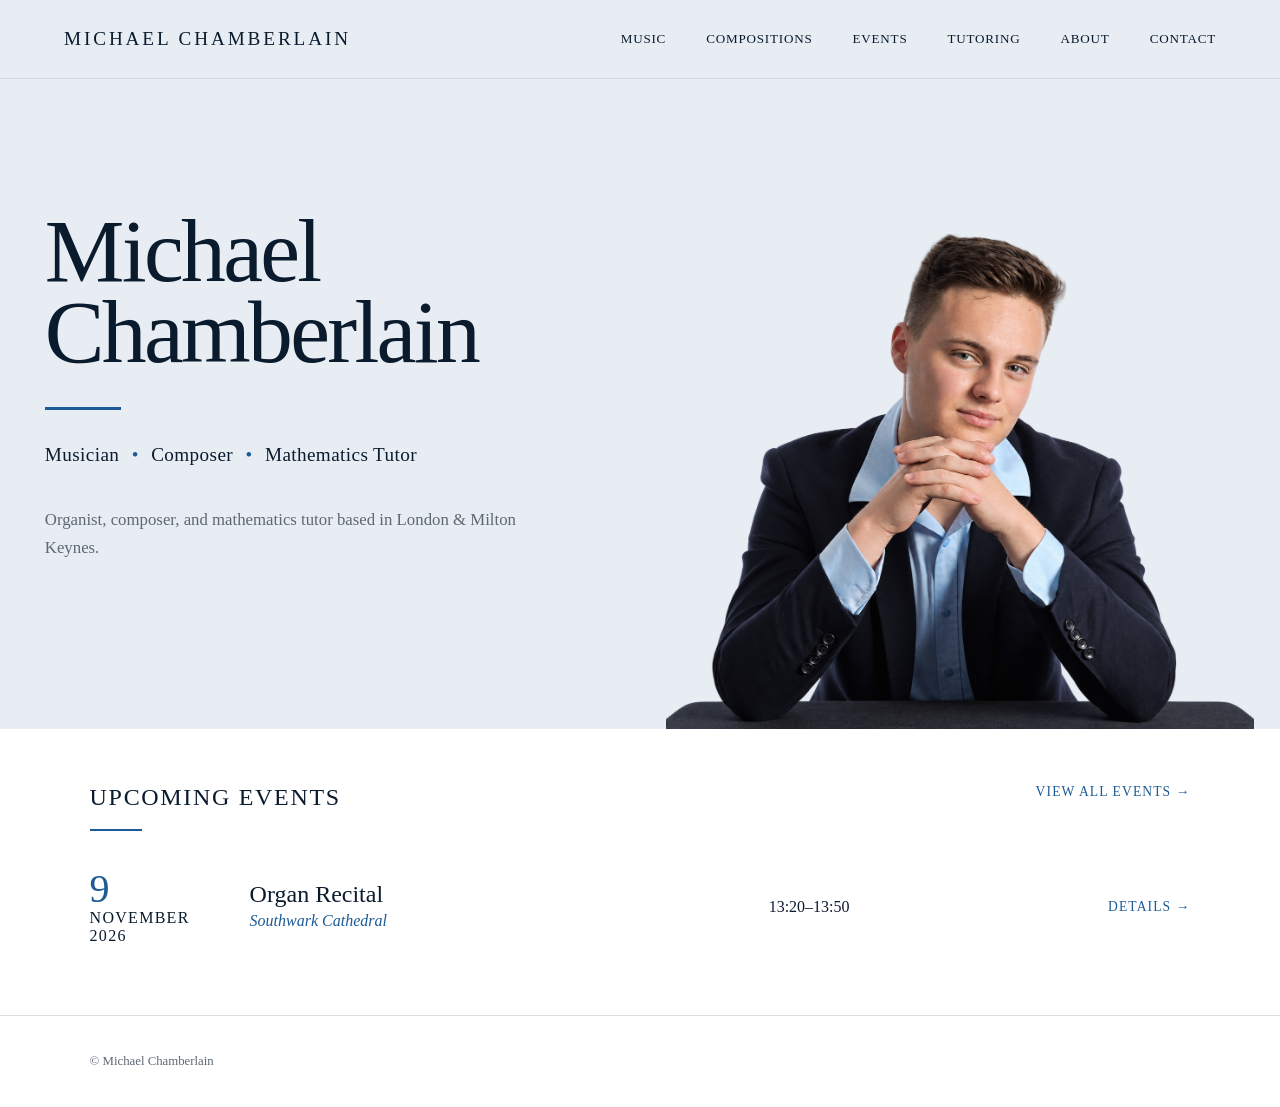
==== index.html @ 6a1adea9 "Initial website" ====
<!DOCTYPE html>
<html lang="en">
<head>
    <meta charset="UTF-8">
    <meta name="viewport" content="width=device-width, initial-scale=1.0">
    <title>Michael Chamberlain</title>
    <link rel="stylesheet" href="style.css">
</head>

<body>

    <header class="site-header">
        <a class="site-name" href="index.html">Michael Chamberlain</a>

        <nav>
            <a href="music.html">Music</a>
            <a href="compositions.html">Compositions</a>
            <a href="events.html">Events</a>
            <a href="tutoring.html">Tutoring</a>
            <a href="about.html">About</a>
            <a href="contact.html">Contact</a>
        </nav>
    </header>

    <main>

        <section class="hero">
            <div class="hero-text">
                <h1>Michael<br>Chamberlain</h1>

                <div class="accent-line"></div>

                <p class="roles">
                    Musician <span>•</span>
                    Composer <span>•</span>
                    Mathematics Tutor
                </p>

                <p class="intro">
                    Organist, composer, and mathematics tutor based in
                    London &amp; Milton Keynes.
                </p>
            </div>

            <div class="hero-image">
                <img src="images/michael-chamberlain.png"
                     alt="Michael Chamberlain">
            </div>
        </section>

        <section class="events-preview">

            <div class="events-heading">
                <div>
                    <h2>Upcoming Events</h2>
                    <div class="small-line"></div>
                </div>

                <a href="events.html">View all events →</a>
            </div>

            <article class="event">
                <div class="event-date">
                    <span class="day">9</span>
                    <span>November</span>
                    <span>2026</span>
                </div>

                <div class="event-title">
                    <h3>Organ Recital</h3>
                    <p>Southwark Cathedral</p>
                </div>

                <div class="event-details">
                    <p>13:20–13:50</p>
                </div>

                <a class="event-link"
                   href="https://www.organrecitals.uk/event/southwark-cathedral-9-nov-2026"
                   target="_blank"
                   rel="noopener noreferrer">Details →</a>
            </article>

        </section>

    </main>

    <footer>
        <p>© Michael Chamberlain</p>
    </footer>

</body>
</html>
---- style.css ----
:root {
    --background: #e7edf3;
    --text: #0b1b2e;
    --accent: #1d5b96;
    --white: #ffffff;
    --muted: #5d6874;
}

* {
    box-sizing: border-box;
}

html {
    scroll-behavior: smooth;
}

body {
    margin: 0;
    font-family: Georgia, "Times New Roman", serif;
    background: var(--background);
    color: var(--text);
}

img {
    max-width: 100%;
}


/* =================================
   HEADER
   ================================= */

.site-header {
    display: flex;
    justify-content: space-between;
    align-items: center;
    padding: 28px 5%;
    border-bottom: 1px solid rgba(0, 0, 0, 0.08);
}

.site-name {
    color: var(--text);
    text-decoration: none;
    text-transform: uppercase;
    letter-spacing: 0.15em;
    font-size: 1.2rem;
}

nav {
    display: flex;
    gap: 2.5rem;
}

nav a {
    color: var(--text);
    text-decoration: none;
    text-transform: uppercase;
    letter-spacing: 0.06em;
    font-size: 0.82rem;
}

nav a:hover,
nav a.active {
    color: var(--accent);
}

nav a.active {
    border-bottom: 1px solid var(--accent);
    padding-bottom: 7px;
}


/* =================================
   GLOBAL TYPOGRAPHY
   ================================= */

h1,
h2,
h3,
p {
    font-family: Georgia, "Times New Roman", serif;
}

.button {
    display: inline-block;
    align-self: flex-start;
    color: var(--accent);
    text-decoration: none;
    text-transform: uppercase;
    letter-spacing: 0.06em;
    border: 1px solid var(--accent);
    padding: 14px 20px;
    font-size: 0.85rem;
}

.button:hover {
    color: white;
    background: var(--accent);
}


/* =================================
   HOMEPAGE
   ================================= */

.hero {
    min-height: 650px;
    display: grid;
    grid-template-columns: 1fr 1fr;
    align-items: stretch;
}

.hero-text {
    padding: 90px 7%;
    display: flex;
    flex-direction: column;
    justify-content: center;
}

.hero-text h1 {
    margin: 0;
    font-size: clamp(4rem, 7vw, 7rem);
    font-weight: normal;
    line-height: 0.9;
    letter-spacing: -0.03em;
}

.accent-line {
    width: 76px;
    height: 3px;
    background: var(--accent);
    margin: 34px 0;
}

.roles {
    font-size: 1.2rem;
    letter-spacing: 0.02em;
    margin: 0 0 24px;
}

.roles span {
    color: var(--accent);
    margin: 0 0.45rem;
}

.intro {
    max-width: 520px;
    font-size: 1.05rem;
    line-height: 1.65;
    color: var(--muted);
    margin-bottom: 35px;
}

.hero-image {
    overflow: hidden;
    display: flex;
    align-items: flex-end;
    justify-content: center;
    padding: 30px 4% 0;
}

.hero-image img {
    width: 100%;
    max-width: 720px;
    height: auto;
    display: block;

    transform: translateY(-40px);
    margin-bottom: -40px;
}


/* HOMEPAGE EVENTS */

.events-preview {
    background: var(--white);
    padding: 55px 7% 70px;
}

.events-heading {
    display: flex;
    justify-content: space-between;
    align-items: flex-start;
    margin-bottom: 38px;
}

.events-heading h2 {
    margin: 0;
    font-weight: normal;
    text-transform: uppercase;
    letter-spacing: 0.07em;
}

.small-line {
    width: 52px;
    height: 2px;
    background: var(--accent);
    margin-top: 18px;
}

.events-heading a,
.event-link {
    color: var(--accent);
    text-decoration: none;
    text-transform: uppercase;
    letter-spacing: 0.08em;
    font-size: 0.85rem;
}

.event {
    display: grid;
    grid-template-columns: 120px 1.6fr 1fr auto;
    align-items: center;
    gap: 40px;
}

.event-date {
    display: flex;
    flex-direction: column;
    text-transform: uppercase;
    letter-spacing: 0.08em;
}

.day {
    color: var(--accent);
    font-size: 2.5rem;
    line-height: 1;
}

.event-title h3 {
    font-weight: normal;
    font-size: 1.5rem;
    margin: 0 0 4px;
}

.event-title p,
.event-details p {
    margin: 3px 0;
}

.event-title p {
    color: var(--accent);
    font-style: italic;
}


/* =================================
   GENERAL INTERNAL PAGES
   ================================= */

.page-content {
    min-height: 75vh;
    max-width: 1050px;
    margin: 0 auto;
    padding: 80px 5%;
}

.page-title {
    font-size: 4rem;
    font-weight: normal;
    margin: 0 0 30px;
}

.page-intro {
    max-width: 700px;
    font-size: 1.35rem;
    line-height: 1.6;
}


/* =================================
   MUSIC PAGE
   ================================= */

.music-page {
    max-width: 1050px;
    margin: 0 auto;
    padding: 55px 40px 90px;
}

.music-heading {
    text-align: center;
    margin-bottom: 32px;
}

.music-heading h1 {
    font-size: 4.8rem;
    font-weight: normal;
    line-height: 1;
    margin: 0 0 18px;
}

.music-subtitle {
    margin: 0;
    text-transform: uppercase;
    letter-spacing: 0.18em;
    font-size: 0.78rem;
}

.music-subtitle span {
    color: var(--accent);
    margin: 0 0.45rem;
}


/* MAIN CONDUCTING PHOTO */

.music-hero-image {
    width: 900px;
    max-width: 100%;
    margin: 0 auto 40px;
    overflow: hidden;
    border-radius: 5px;
}

.music-hero-image img {
    display: block;
    width: 100%;
    height: auto;
    clip-path: inset(0 0 35% 0);
    margin-bottom: -23.33%;
}


/* BIOGRAPHY */

.music-biography {
    max-width: 900px;
    margin: 0 auto 70px;
}

.music-biography p {
    font-size: 1.05rem;
    line-height: 1.75;
    margin: 0 0 20px;
    text-align: justify;
}


/* ORGAN / CONDUCTING */

.music-feature {
    display: grid;
    grid-template-columns: 360px 1fr;
    gap: 60px;
    align-items: center;
    padding: 60px 0;
    border-top: 1px solid rgba(11, 27, 46, 0.15);
}

.feature-image {
    overflow: hidden;
    border-radius: 5px;
}

.feature-image img {
    display: block;
    width: 100%;
    height: auto;
}

.portrait-image {
    width: 360px;
    max-width: 100%;
}

.feature-text {
    max-width: 520px;
}

.feature-text h2,
.accompanying-section h2,
.music-link-card h2 {
    font-weight: normal;
    margin: 0;
}

.feature-text h2,
.accompanying-section h2 {
    font-size: 2.2rem;
}

.feature-text p,
.accompanying-section p {
    font-size: 1rem;
    line-height: 1.75;
    text-align: justify;
}

.section-line {
    width: 40px;
    height: 2px;
    background: var(--accent);
    margin: 14px 0 22px;
}

.text-link {
    display: inline-block;
    margin-top: 10px;
    color: var(--text);
    text-decoration: none;
    font-weight: bold;
    font-size: 0.9rem;
}

.text-link:hover {
    color: var(--accent);
}


/* CONDUCTING */

.conducting-section {
    grid-template-columns: 1fr 430px;
}

.conducting-section .feature-text {
    max-width: 470px;
}

.conducting-section .landscape-image {
    width: 430px;
    max-width: 100%;
}

.landscape-image img {
    width: 100%;
    height: auto;
    display: block;
}


/* ACCOMPANYING */

.accompanying-section {
    max-width: 900px;
    margin: 0 auto;
    padding: 60px 0;
    border-top: 1px solid rgba(11, 27, 46, 0.15);
}


/* MUSIC LINKS */

.music-links {
    display: flex;
    justify-content: center;

    padding-top: 45px;
    border-top: 1px solid rgba(11, 27, 46, 0.15);
}

.music-link-card {
    width: 100%;
    max-width: 520px;

    border: 1px solid rgba(11, 27, 46, 0.18);
    border-radius: 5px;
    padding: 30px;

    text-align: center;
}

.music-link-card h2 {
    font-size: 1.6rem;
    font-weight: normal;
    margin: 0;
}

.music-link-card p {
    font-size: 0.95rem;
    line-height: 1.6;
    color: var(--muted);
    margin: 15px 0 22px;
}


/* =================================
   COMPOSITIONS PAGE
   ================================= */

.compositions-page {
    max-width: 1180px;
    margin: 0 auto;
    padding: 60px 40px 100px;
}

.compositions-heading {
    text-align: center;
    margin-bottom: 65px;
}

.compositions-heading h1 {
    font-size: 4.8rem;
    font-weight: normal;
    line-height: 1;
    margin: 0 0 20px;
}

.compositions-heading p {
    max-width: 680px;
    margin: 28px auto 0;
    font-size: 1.08rem;
    line-height: 1.8;
    text-align: left;
}

.landscape-frontispiece {
    max-width: 95%;
    max-height: 78%;
}


/* SECTION HEADING */

.section-heading {
    margin-bottom: 32px;
}

.section-heading h2 {
    font-size: 2rem;
    font-weight: normal;
    text-transform: uppercase;
    letter-spacing: 0.06em;
    margin: 0;
}

.section-heading p {
    font-size: 1rem;
    margin: 14px 0 0;
}


/* =================================
   HIGHLIGHTED COMPOSITIONS
   ================================= */

.highlighted-compositions {
    margin-bottom: 90px;
}

.highlight-grid {
    display: grid;
    grid-template-columns: repeat(3, minmax(0, 1fr));
    gap: 30px;
}

.highlight-card {
    display: flex;
    flex-direction: column;
    min-width: 0;

    background: rgba(255, 255, 255, 0.38);
    border: 1px solid rgba(11, 27, 46, 0.14);
    border-radius: 5px;
    overflow: hidden;
}


/* FIXED FRONTISPIECE FRAME */

.highlight-image-link {
    height: 360px;
    width: 100%;

    display: flex;
    align-items: center;
    justify-content: center;

    padding: 16px;

    background: white;
    border-bottom: 1px solid rgba(11, 27, 46, 0.12);
}

.highlight-image-link img {
    display: block;

    width: auto;
    height: auto;

    max-width: 100%;
    max-height: 100%;

    object-fit: contain;
}


/* CARD TEXT */

.highlight-info {
    flex: 1;

    display: flex;
    flex-direction: column;

    padding: 20px 22px 24px;
}

.highlight-info h3 {
    font-size: 1.3rem;
    font-weight: normal;
    line-height: 1.22;
    margin: 0 0 8px;
}

.highlight-info h3 a {
    color: var(--text);
    text-decoration: none;
}

.highlight-info h3 a:hover {
    color: var(--accent);
}

.small-title {
    display: block;
    margin-top: 4px;
    font-size: 1rem;
    font-style: italic;
}

.highlight-duration {
    color: var(--accent);
    font-size: 1rem;
    margin: 0 0 12px;
}

.highlight-forces {
    font-size: 0.9rem;
    line-height: 1.5;
    margin: 0 0 18px;
}

.highlight-movements {
    margin: 0 0 18px;
    padding-left: 1.25rem;
    font-size: 0.85rem;
    line-height: 1.45;
}

.highlight-link {
    margin-top: auto;
    color: var(--accent);
    text-decoration: none;
    font-size: 0.9rem;
}

.highlight-link:hover {
    text-decoration: underline;
}


/* =================================
   COMPLETE CATALOGUE
   ================================= */

.catalogue-section {
    padding-top: 10px;
}

.catalogue-list {
    width: 100%;
    border-top: 1px solid rgba(11, 27, 46, 0.25);
}

.catalogue-entry {
    display: block;
    width: 100%;

    padding: 24px 0;

    border-bottom: 1px solid rgba(11, 27, 46, 0.12);
}


/* TITLE */

.catalogue-main {
    width: 100%;
}

.catalogue-main h3 {
    margin: 0 0 8px;

    font-family: Georgia, "Times New Roman", serif;
    font-size: 1.25rem;
    font-weight: normal;
    line-height: 1.35;
}

.catalogue-main h3 a {
    color: var(--text);
    text-decoration: none;
}

.catalogue-main h3 a:hover {
    color: var(--accent);
}

/* FREE SCORE BUTTONS */

.catalogue-title-row {
    display: flex;
    align-items: flex-start;
    justify-content: space-between;
    gap: 20px;
}

.catalogue-title-row h3 {
    margin: 0 0 8px;
}

.catalogue-score-button {
    flex-shrink: 0;
    display: inline-block;

    padding: 6px 10px;

    border: 1px solid var(--accent);

    color: var(--accent);
    background: transparent;

    font-family: Georgia, "Times New Roman", serif;
    font-size: 0.68rem;
    line-height: 1;

    text-decoration: none;
    text-transform: uppercase;
    letter-spacing: 0.07em;
}

.catalogue-score-button:hover {
    color: white;
    background: var(--accent);
}

.catalogue-score-note {
    margin-top: 12px !important;

    color: var(--muted);
    font-size: 0.82rem !important;
    line-height: 1.55 !important;
}

/* INSTRUMENTATION · DURATION · YEAR */

.catalogue-meta {
    margin: 0;

    color: var(--accent);

    font-family: Georgia, "Times New Roman", serif;
    font-size: 0.9rem;
    line-height: 1.6;
}

.catalogue-meta span {
    margin: 0 0.4rem;
}


/* NOTES */

.catalogue-notes {
    max-width: 850px;
    margin-top: 14px;
}

.catalogue-notes p {
    margin: 0 0 8px;

    font-family: Georgia, "Times New Roman", serif;
    font-size: 0.93rem;
    line-height: 1.65;

    text-align: left;
}

.catalogue-premiere {
    color: var(--muted);
    font-size: 0.88rem !important;
}


/* MOBILE */

@media (max-width: 650px) {

    .catalogue-entry {
        padding: 20px 0;
    }

    .catalogue-main h3 {
        font-size: 1.15rem;
    }

}

/* =================================
   EVENTS PAGE
   ================================= */

.past-events {
    max-width: 900px;
    margin: 0 auto;
}

.past-events h2 {
    font-size: 3rem;
    font-weight: normal;
    margin: 0 0 40px;
}

.past-events h3 {
    font-size: 1.5rem;
    font-weight: normal;
    color: var(--accent);
    margin: 0 0 28px;
}


/* INDIVIDUAL PAST EVENT */

.past-events .event {
    display: grid;
    grid-template-columns: 115px minmax(0, 1fr);
    gap: 30px;
    align-items: start;

    padding: 17px 0;

    border-bottom: 1px solid rgba(11, 27, 46, 0.12);
}


/* DATE */

.past-events .event-date {
    display: block;

    color: var(--accent);

    font-size: 0.9rem;
    line-height: 1.5;

    text-transform: uppercase;
    letter-spacing: 0.06em;

    white-space: nowrap;
}


/* EVENT DESCRIPTION */

.past-events .event-details {
    font-size: 1rem;
    line-height: 1.6;
}

.past-events .event-details em {
    font-style: italic;
}

/* =================================
   EVENTS PAGE SPACING
   ================================= */

/* Space between Upcoming Events and Past Events */

.upcoming-events {
    margin-bottom: 80px;
}


/* Space before each new year */

.past-events h3 {
    margin-top: 55px;
    margin-bottom: 22px;
}


/* Don't create excessive space above the first year */

.past-events h2 + .section-line + h3,
.upcoming-events h2 + .section-line + h3 {
    margin-top: 30px;
}

/* MOBILE */

@media (max-width: 650px) {

    .past-events h2 {
        font-size: 2.5rem;
        margin-bottom: 30px;
    }

    .past-events .event {
        grid-template-columns: 1fr;
        gap: 5px;

        padding: 18px 0;
    }

    .past-events .event-date {
        font-size: 0.82rem;
    }

}


/* =================================
   FOOTER
   ================================= */

footer {
    background: white;
    padding: 25px 7%;
    border-top: 1px solid #ddd;
    font-size: 0.8rem;
    color: var(--muted);
}


/* =================================
   TABLET
   ================================= */

@media (max-width: 1000px) {

    .site-header {
        align-items: flex-start;
        flex-direction: column;
        gap: 20px;
    }

    nav {
        flex-wrap: wrap;
        gap: 14px 22px;
    }

    .hero {
        grid-template-columns: 1fr;
    }

    .hero-text {
        padding: 70px 7% 40px;
    }

    .event {
        grid-template-columns: 90px 1fr;
        gap: 20px;
    }

    .music-feature,
    .conducting-section {
        grid-template-columns: 1fr;
        gap: 35px;
    }

    .portrait-image,
    .conducting-section .landscape-image {
        width: 100%;
    }

    .music-links {
        grid-template-columns: 1fr;
    }

    .highlight-grid {
        grid-template-columns: repeat(2, minmax(0, 1fr));
    }

}


/* =================================
   MOBILE
   ================================= */

@media (max-width: 650px) {

    nav {
        gap: 12px 16px;
    }

    nav a {
        font-size: 0.7rem;
    }

    .hero-text h1 {
        font-size: 3.7rem;
    }

    .roles {
        font-size: 1.05rem;
        line-height: 1.8;
    }

    .events-heading {
        flex-direction: column;
        gap: 25px;
    }

    .music-page,
    .compositions-page {
        padding: 40px 6% 70px;
    }

    .music-heading h1,
    .compositions-heading h1 {
        font-size: 3.5rem;
    }

    .music-subtitle {
        font-size: 0.65rem;
        line-height: 2;
    }

    .music-biography p,
    .feature-text p,
    .accompanying-section p {
        text-align: left;
    }

    .music-feature,
    .accompanying-section {
        padding: 45px 0;
    }

    .highlight-grid {
        grid-template-columns: 1fr;
    }

    .highlight-image-link {
        height: 330px;
    }

    .section-heading h2 {
        font-size: 1.55rem;
    }

}


/* =================================
   INDIVIDUAL COMPOSITION PAGES
   ================================= */

.work-page {
    max-width: 1180px;
    margin: 0 auto;
    padding: 55px 40px 90px;
}

.work-back {
    margin-bottom: 38px;
}

.work-back a {
    color: var(--accent);
    text-decoration: none;
    font-size: 0.95rem;
}

.work-back a:hover {
    text-decoration: underline;
}


/* MAIN TWO-COLUMN LAYOUT */

.work-layout {
    display: grid;
    grid-template-columns: 300px minmax(0, 1fr);
    gap: 70px;
    align-items: start;
}


/* FRONTISPIECE */

.work-frontispiece {
    width: 300px;
    max-width: 100%;
    background: white;

    border: 1px solid rgba(11, 27, 46, 0.25);
    border-radius: 3px;

    padding: 12px;
}

.work-frontispiece img {
    display: block;
    width: 100%;
    height: auto;
}


/* LANDSCAPE EXCEPTION */

.work-frontispiece.landscape-work {
    width: 330px;
}


/* TEXT COLUMN */

.work-text {
    max-width: 720px;
}

.work-text h1 {
    font-family: Georgia, "Times New Roman", serif;
    font-size: clamp(3rem, 5vw, 4.3rem);
    font-weight: normal;
    line-height: 1.05;

    margin: 0;
    letter-spacing: -0.025em;
}


/* DECORATIVE LINE */

.work-title-line {
    display: flex;
    align-items: center;
    gap: 10px;

    margin: 28px 0 30px;
}

.work-title-line::before,
.work-title-line::after {
    content: "";
    width: 90px;
    height: 1px;
    background: var(--accent);
}

.work-title-line span {
    width: 7px;
    height: 7px;

    border: 1px solid var(--accent);
    transform: rotate(45deg);
}


/* SUBTITLE */

.work-subtitle {
    font-size: 1.3rem;
    font-style: italic;

    margin: 10px 0 20px;
}


/* FORCES AND DURATION */

.work-meta {
    color: var(--accent);

    font-family: Georgia, "Times New Roman", serif;
    font-size: 1.15rem;
    line-height: 1.6;

    margin: 0 0 32px;
}

.work-duration {
    display: block;

    margin-top: 8px;

    font-size: 1.1rem;
}


/* MOVEMENTS */

.work-movements {
    margin: 20px 0 30px;
    padding-left: 1.5rem;
}

.work-movements li {
    margin-bottom: 7px;
    line-height: 1.5;
}


/* BODY TEXT */

.work-text p {
    font-family: Georgia, "Times New Roman", serif;
    font-size: 1.05rem;
    line-height: 1.78;

    text-align: justify;

    margin: 0 0 22px;
}


/* PREMIERE / COMMISSION DETAILS */

.work-details {
    margin-top: 35px;
    padding-top: 22px;

    border-top: 1px solid rgba(11, 27, 46, 0.18);
}

.work-details p {
    font-size: 0.93rem;
    color: var(--muted);

    margin-bottom: 10px;
}

.work-actions {
    display: flex;
    gap: 12px;
    flex-wrap: wrap;
    margin-top: 18px;
}

/* SCORE DOWNLOAD */

.work-score {
    margin-top: 42px;
    padding-top: 28px;
    border-top: 1px solid rgba(11, 27, 46, 0.18);
}

.work-score h2 {
    margin: 0;

    font-family: Georgia, "Times New Roman", serif;
    font-size: 1.55rem;
    font-weight: normal;

    text-transform: uppercase;
    letter-spacing: 0.06em;
}

.work-score .section-line {
    width: 40px;
    height: 2px;

    background: var(--accent);

    margin: 14px 0 20px;
}

.work-text .work-score p {
    max-width: 580px;

    margin: 0 0 22px;

    font-size: 0.95rem;
    line-height: 1.65;

    color: var(--muted);
    text-align: left;
}


.score-button {
    display: inline-block;

    padding: 12px 18px;

    border: 1px solid var(--accent);

    color: var(--accent);
    background: transparent;

    font-family: Georgia, "Times New Roman", serif;
    font-size: 0.78rem;

    text-decoration: none;
    text-transform: uppercase;
    letter-spacing: 0.07em;
}

.score-button:hover {
    color: white;
    background: var(--accent);
}


/* TABLET */

@media (max-width: 900px) {

    .work-layout {
        grid-template-columns: 240px minmax(0, 1fr);
        gap: 45px;
    }

    .work-frontispiece,
    .work-frontispiece.landscape-work {
        width: 240px;
    }

}


/* MOBILE */

/* MOBILE */

@media (max-width: 700px) {

    .work-page {
        padding: 40px 6% 70px;
    }

    .work-layout {
        grid-template-columns: 1fr;
        gap: 35px;
    }

    .work-frontispiece,
    .work-frontispiece.landscape-work {
        width: 260px;
        margin: 0 auto;
    }

    .work-text h1 {
        font-size: 2.6rem;
    }

    .work-text p {
        text-align: left;
    }

    .work-title-line {
        margin: 22px 0 26px;
    }

}


/* =================================
   TUTORING PAGE
   ================================= */

.tutoring-section {
    max-width: 1000px;
}

.tutoring-layout {
    display: grid;
    grid-template-columns: minmax(0, 1fr) 340px;
    gap: 60px;
    align-items: start;
    margin-top: 38px;
}


/* TEXT */

.tutoring-section .page-title {
    text-align: center;
    margin-bottom: 45px;
}

.tutoring-text p {
    font-size: 1.05rem;
    line-height: 1.75;
    margin: 0 0 22px;
}

/* GRADUATION PHOTO */

.tutoring-image {
    width: 340px;
    max-width: 100%;
    justify-self: end;
}

.tutoring-image img {
    display: block;
    width: 100%;
    height: auto;
    border-radius: 5px;
}


/* SUPERPROF BUTTON */

.tutoring-actions {
    margin-top: 35px;
}


/* TUTORING MOBILE */

@media (max-width: 800px) {

    .tutoring-layout {
        grid-template-columns: 1fr;
        gap: 35px;
    }

    .tutoring-image {
        width: 300px;
        justify-self: center;
    }

}


/* =================================
   CONTACT PAGE
   ================================= */

.contact-section {
    max-width: 760px;
    margin: 0 auto;
}


/* PAGE TITLE */

.contact-section .page-title {
    text-align: center;
    margin-bottom: 28px;
}


/* INTRODUCTION */

.contact-intro {
    max-width: 620px;
    margin: 0 auto 50px;

    font-size: 1.05rem;
    line-height: 1.75;

    text-align: center;
    color: var(--muted);
}


/* FORM */

.contact-form {
    max-width: 680px;
    margin: 0 auto;
}


/* FORM FIELDS */

.contact-field {
    margin-bottom: 26px;
}

.contact-field label {
    display: block;

    margin-bottom: 9px;

    font-family: Georgia, "Times New Roman", serif;
    font-size: 0.8rem;

    text-transform: uppercase;
    letter-spacing: 0.08em;

    color: var(--text);
}


/* INPUTS AND MESSAGE BOX */

.contact-field input,
.contact-field textarea {
    display: block;
    width: 100%;

    padding: 13px 14px;

    border: 1px solid rgba(11, 27, 46, 0.25);
    border-radius: 3px;

    background: rgba(255, 255, 255, 0.45);
    color: var(--text);

    font-family: Georgia, "Times New Roman", serif;
    font-size: 1rem;

    outline: none;
}

.contact-field textarea {
    min-height: 180px;
    resize: vertical;
}


/* FOCUS STATE */

.contact-field input:focus,
.contact-field textarea:focus {
    border-color: var(--accent);
    background: var(--white);
}


/* SEND BUTTON */

.contact-actions {
    margin-top: 35px;
}

.contact-actions .button {
    cursor: pointer;

    background: transparent;

    font-family: Georgia, "Times New Roman", serif;
}

.contact-actions .button:hover {
    color: var(--white);
    background: var(--accent);
}


/* =================================
   CONTACT PAGE — MOBILE
   ================================= */

@media (max-width: 650px) {

    .contact-section .page-title {
        font-size: 3rem;
    }

    .contact-intro {
        margin-bottom: 40px;
        text-align: left;
    }

    .contact-field {
        margin-bottom: 22px;
    }

    .contact-actions {
        margin-top: 30px;
    }

}

/* =================================
   ABOUT PAGE
   ================================= */

.about-section {
    max-width: 1200px;
    margin: 0 auto;
}


/* PAGE TITLE */

.about-section .page-title {
    text-align: center;
    margin-bottom: 50px;
}


/* =================================
   PHOTO + FIRST PARAGRAPH
   ================================= */

.about-intro {
    display: grid;

    /* Larger photograph, but plenty of room for text */
    grid-template-columns: 420px minmax(0, 1fr);

    gap: 55px;
    align-items: center;

    margin-bottom: 42px;
}


/* PHOTO */

.about-image {
    width: 420px;
    max-width: 100%;
}

.about-image img {
    display: block;
    width: 100%;
    height: auto;
}


/* FIRST PARAGRAPH */

.about-intro-text {
    min-width: 0;
}

.about-intro-text p {
    margin: 0;

    font-size: 1.05rem;
    line-height: 1.75;

    text-align: justify;
}


/* =================================
   FULL-WIDTH BIOGRAPHY
   ================================= */

.about-body {
    width: 100%;

    /* deliberately no border or divider */
    border: none;
    padding: 0;
}

.about-body p {
    width: 100%;

    margin: 0 0 26px;

    font-size: 1.05rem;
    line-height: 1.75;

    text-align: justify;
}

.about-body p:last-child {
    margin-bottom: 0;
}


/* =================================
   ABOUT PAGE — TABLET
   ================================= */

@media (max-width: 950px) {

    .about-intro {
        grid-template-columns: 340px minmax(0, 1fr);
        gap: 40px;
        align-items: start;
    }

    .about-image {
        width: 340px;
    }

}


/* =================================
   ABOUT PAGE — MOBILE
   ================================= */

@media (max-width: 750px) {

    .about-section .page-title {
        margin-bottom: 35px;
    }

    .about-intro {
        grid-template-columns: 1fr;
        gap: 30px;

        margin-bottom: 30px;
    }

    .about-image {
        width: 360px;
        max-width: 100%;
        margin: 0 auto;
    }

    .about-intro-text p,
    .about-body p {
        text-align: left;
    }

}

/* =================================
   ABOUT PAGE — BIOGRAPHY LABELS
   ================================= */

.bio-label {
    margin: 0 0 24px;

    color: var(--accent);

    font-family: Georgia, "Times New Roman", serif;
    font-size: 1.25rem;
    font-weight: normal;

    text-transform: uppercase;
    letter-spacing: 0.08em;
}

.bio-label span {
    color: var(--muted);
    font-size: 0.8rem;

    text-transform: none;
    letter-spacing: 0.02em;
}
/* SHORT BIOGRAPHY */

.short-biography {
    margin-bottom: 75px;
}

.short-biography .about-intro {
    align-items: center;
    margin-bottom: 0;
}

.short-biography .about-intro-text p {
    margin: 0 0 20px;

    font-size: 1.05rem;
    line-height: 1.75;

    text-align: justify;
}

.short-biography .about-intro-text p:last-child {
    margin-bottom: 0;
}


/* LONG BIOGRAPHY */

.long-biography {
    padding-top: 45px;
    border-top: 1px solid rgba(11, 27, 46, 0.15);
}

.long-biography .bio-label {
    margin-bottom: 30px;
}


/* MOBILE */

@media (max-width: 750px) {

    .short-biography {
        margin-bottom: 55px;
    }

    .short-biography .about-intro-text p {
        text-align: left;
    }

    .long-biography {
        padding-top: 35px;
    }

}

/* =================================
   ORGAN REPERTOIRE PAGE
   ================================= */

.repertoire-page {
    max-width: 1120px;
    margin: 0 auto;
    padding: 55px 40px 100px;
}


/* BACK LINK */

.repertoire-back {
    margin-bottom: 42px;
}

.repertoire-back a {
    color: var(--accent);
    text-decoration: none;
    font-size: 0.95rem;
}

.repertoire-back a:hover {
    text-decoration: underline;
}


/* HEADING */

.repertoire-heading {
    text-align: center;
    margin-bottom: 65px;
}

.repertoire-heading h1 {
    margin: 0 0 22px;
    font-size: 4.8rem;
    line-height: 1;
    font-weight: normal;
}

.repertoire-heading p {
    max-width: 560px;
    margin: 0 auto;

    color: var(--muted);

    font-size: 1rem;
    line-height: 1.7;
}


/* TWO-COLUMN REPERTOIRE */

.repertoire-grid {
    display: grid;
    grid-template-columns: repeat(2, minmax(0, 1fr));
    column-gap: 70px;
    align-items: start;
}


/* COMPOSER BLOCK */

.repertoire-composer {
    padding: 26px 0 30px;
    border-top: 1px solid rgba(11, 27, 46, 0.15);
    break-inside: avoid;
}

.repertoire-composer h2 {
    margin: 0 0 15px;

    color: var(--accent);

    font-size: 1.3rem;
    font-weight: normal;
    line-height: 1.3;
}


/* WORK LIST */

.repertoire-composer ul {
    list-style: none;
    margin: 0;
    padding: 0;
}

.repertoire-composer li {
    margin: 0 0 8px;

    font-size: 0.98rem;
    line-height: 1.55;
}

.repertoire-composer li:last-child {
    margin-bottom: 0;
}


/* SECONDARY NOTES */

.repertoire-note {
    color: var(--muted);
    font-size: 0.88rem;
}

.repertoire-note::before {
    content: " — ";
}


/* NESTED MOVEMENT LIST */

.repertoire-sublist {
    margin-top: 8px !important;
    padding-left: 20px !important;
}

.repertoire-sublist li {
    margin-bottom: 4px;
}


/* =================================
   REPERTOIRE — TABLET
   ================================= */

@media (max-width: 900px) {

    .repertoire-page {
        padding: 50px 6% 80px;
    }

    .repertoire-grid {
        column-gap: 45px;
    }

    .repertoire-heading h1 {
        font-size: 4rem;
    }

}


/* =================================
   REPERTOIRE — MOBILE
   ================================= */

@media (max-width: 700px) {

    .repertoire-page {
        padding: 40px 6% 70px;
    }

    .repertoire-heading {
        margin-bottom: 45px;
    }

    .repertoire-heading h1 {
        font-size: 3.4rem;
    }

    .repertoire-grid {
        grid-template-columns: 1fr;
    }

    .repertoire-composer {
        padding: 22px 0 25px;
    }

    .repertoire-composer h2 {
        font-size: 1.2rem;
    }

}
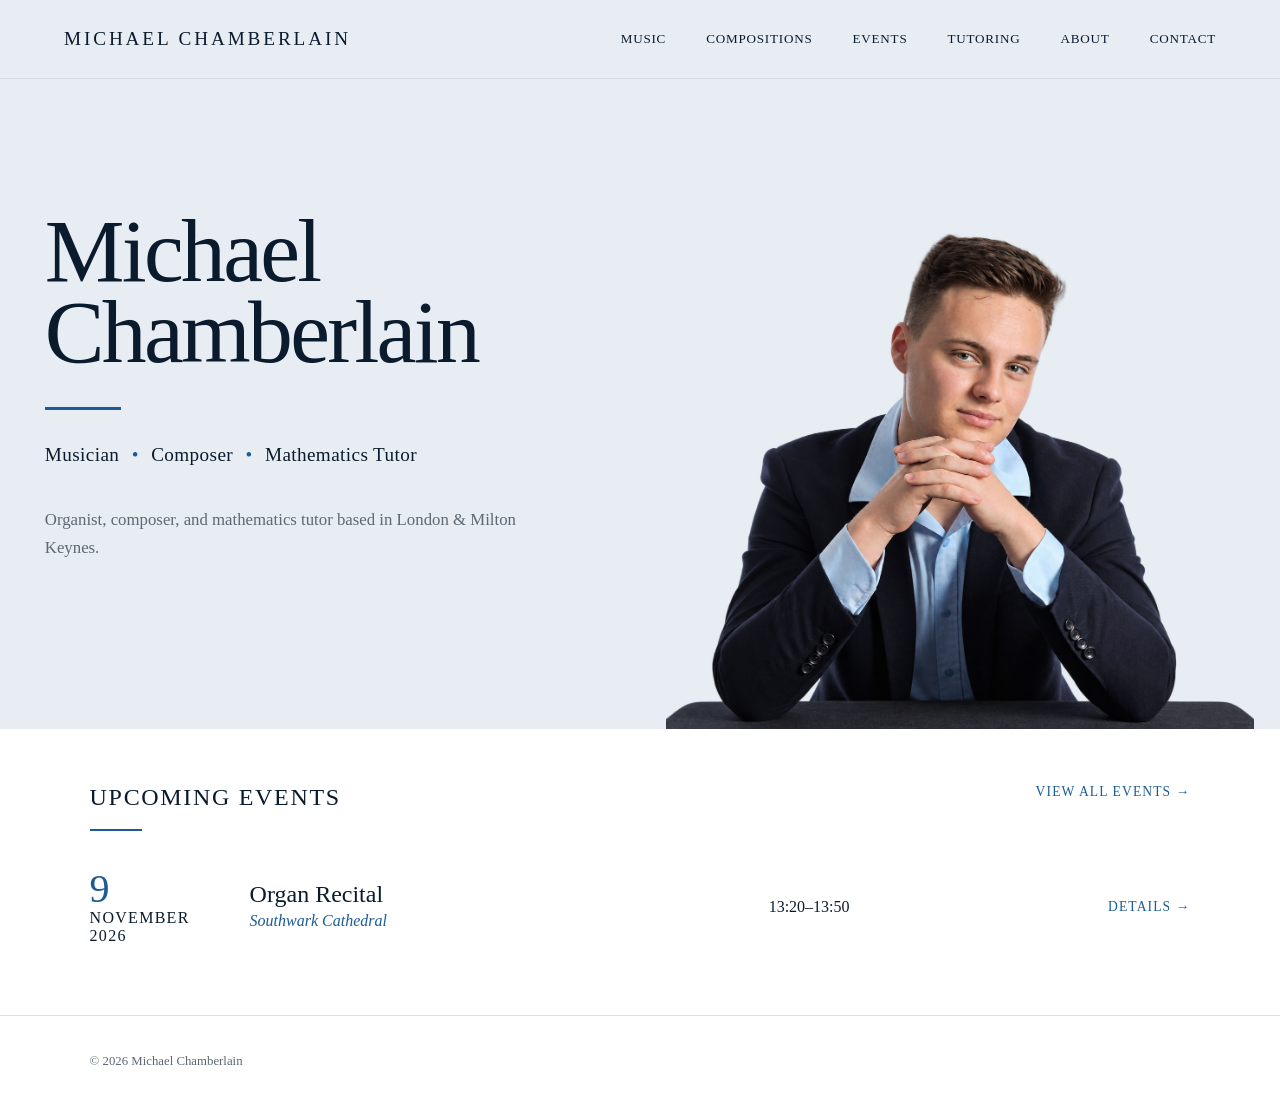
==== commit 99cc512c: "standardise copyright formatting" ====
--- a/index.html
+++ b/index.html
@@ -4,6 +4,8 @@
     <meta charset="UTF-8">
     <meta name="viewport" content="width=device-width, initial-scale=1.0">
     <title>Michael Chamberlain</title>
+    <meta name="description"
+      content="Michael Chamberlain is an organist, choral conductor, composer and mathematics tutor based in London and Milton Keynes. Organ Scholar at Southwark Cathedral.">
     <link rel="stylesheet" href="style.css">
 </head>
 
@@ -86,8 +88,8 @@
     </main>
 
     <footer>
-        <p>© Michael Chamberlain</p>
+        <p>© 2026 Michael Chamberlain</p>
     </footer>
 
 </body>
-</html>+</html>
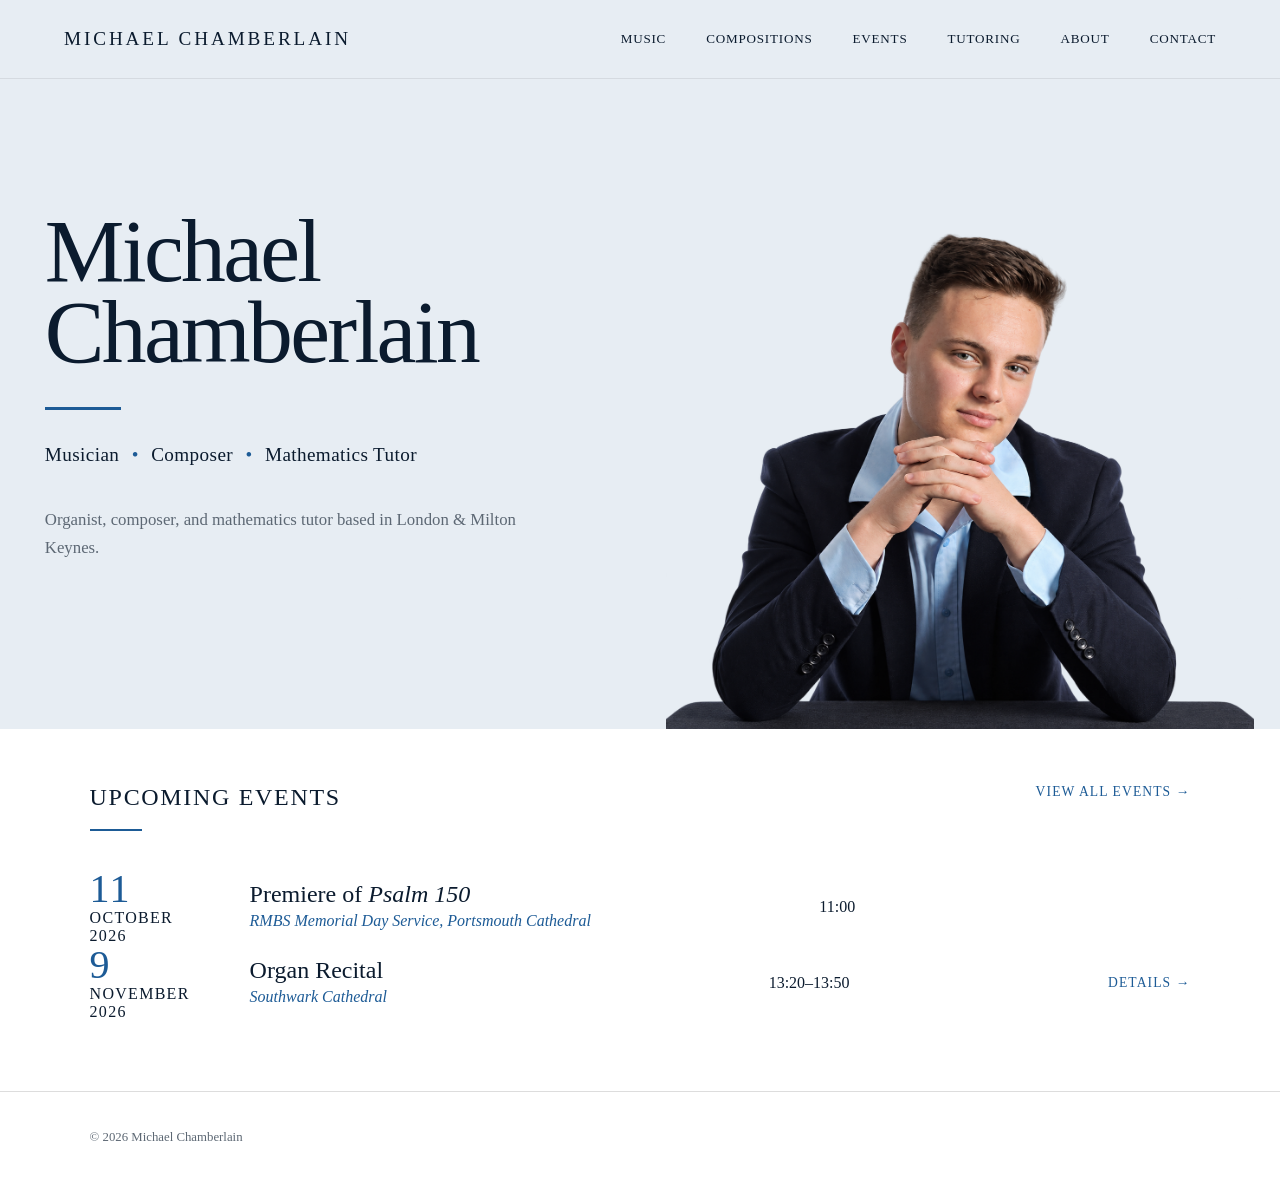
==== commit 755139f7: "new event added" ====
--- a/index.html
+++ b/index.html
@@ -63,6 +63,23 @@
 
             <article class="event">
                 <div class="event-date">
+                    <span class="day">11</span>
+                    <span>October</span>
+                    <span>2026</span>
+                </div>
+
+                <div class="event-title">
+                    <h3>Premiere of <em>Psalm 150</em></h3>
+                    <p>RMBS Memorial Day Service, Portsmouth Cathedral</p>
+                </div>
+
+                <div class="event-details">
+                    <p>11:00</p>
+                </div>
+            </article>
+
+            <article class="event">
+                <div class="event-date">
                     <span class="day">9</span>
                     <span>November</span>
                     <span>2026</span>
@@ -92,4 +109,4 @@
     </footer>
 
 </body>
-</html>
+</html>
